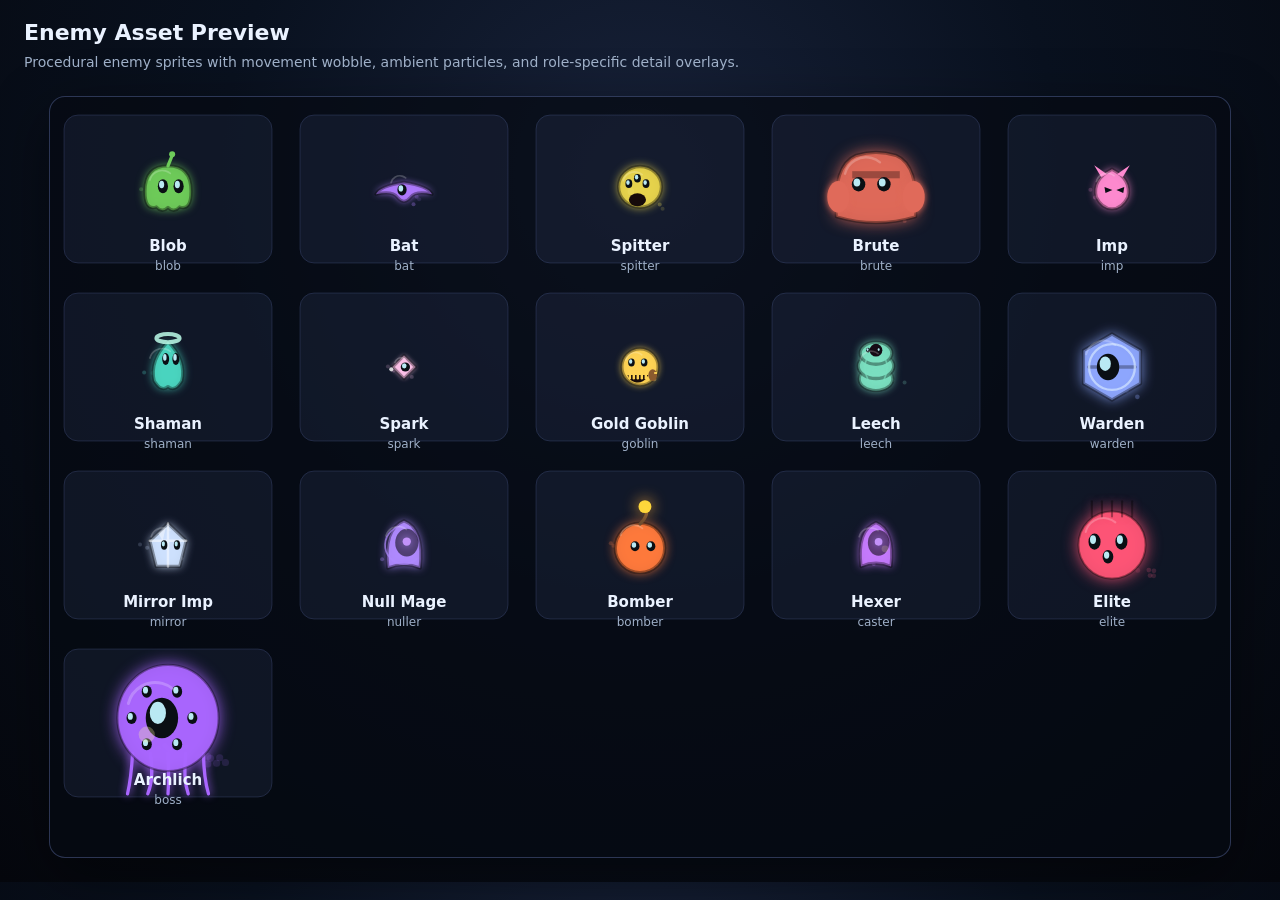
==== enemy-assets-preview.html @ c0483b53 "Add enemy asset preview page" ====
<!doctype html>
<html lang="en">
<head>
  <meta charset="utf-8">
  <meta name="viewport" content="width=device-width, initial-scale=1">
  <title>Wavy Wizard Enemy Asset Preview</title>
  <style>
    :root { color-scheme: dark; }
    body {
      margin: 0;
      background: radial-gradient(circle at 50% 20%, #18223a 0, #09111f 44%, #05070d 100%);
      color: #eaf2ff;
      font: 14px/1.4 system-ui, -apple-system, BlinkMacSystemFont, "Segoe UI", sans-serif;
    }
    header { padding: 18px 24px 8px; }
    h1 { margin: 0 0 4px; font-size: 22px; }
    p { margin: 0; color: #9fb0c8; }
    canvas {
      display: block;
      width: min(1180px, calc(100vw - 32px));
      height: auto;
      margin: 16px auto 24px;
      border: 1px solid rgba(143, 168, 255, 0.28);
      border-radius: 16px;
      box-shadow: 0 18px 60px rgba(0, 0, 0, 0.45);
      background: rgba(6, 10, 18, 0.72);
    }
  </style>
</head>
<body>
  <header>
    <h1>Enemy Asset Preview</h1>
    <p>Procedural enemy sprites with movement wobble, ambient particles, and role-specific detail overlays.</p>
  </header>
  <canvas id="preview" width="1180" height="760" aria-label="Enemy asset preview grid"></canvas>

  <script src="js/data/enemies.js"></script>
  <script src="js/render/shades.js"></script>
  <script>
    'use strict';

    const canvas = document.getElementById('preview');
    const ctx = canvas.getContext('2d');
    const types = Object.keys(ENEMY_TYPES);
    const start = performance.now();

    function drawGrid(time) {
      const t = (time - start) / 1000;
      ctx.clearRect(0, 0, canvas.width, canvas.height);

      const cols = 5;
      const cellW = canvas.width / cols;
      const cellH = 178;

      ctx.save();
      ctx.textAlign = 'center';
      ctx.textBaseline = 'middle';
      ctx.font = '12px system-ui, sans-serif';

      types.forEach((type, i) => {
        const def = ENEMY_TYPES[type];
        const col = i % cols;
        const row = Math.floor(i / cols);
        const x = cellW * col + cellW / 2;
        const y = 92 + row * cellH;
        const pulse = Math.sin(t * 2.6 + i) * 0.5 + 0.5;
        const e = {
          ...def,
          type,
          x,
          y,
          r: def.r,
          color: def.color,
          wobble: t * 6 + i * 0.55,
          vx: Math.cos(t + i) * def.spd,
          vy: Math.sin(t * 0.7 + i) * def.spd,
          windup: def.bomber ? pulse : 0,
          ranged: def.ranged || null,
          flee: !!def.flee,
          drainShield: !!def.drainShield,
          warden: !!def.warden,
          mirror: !!def.mirror,
          nuller: !!def.nuller,
          elite: !!def.elite,
          boss: !!def.boss,
        };

        ctx.save();
        ctx.fillStyle = 'rgba(143, 168, 255, 0.08)';
        ctx.strokeStyle = 'rgba(143, 168, 255, 0.16)';
        ctx.lineWidth = 1;
        ctx.beginPath();
        ctx.roundRect(cellW * col + 14, row * cellH + 18, cellW - 28, cellH - 30, 14);
        ctx.fill();
        ctx.stroke();

        ctx.translate(x, y);
        const scale = def.boss ? 1.1 : def.elite ? 1.05 : 1.65;
        ctx.scale(scale, scale);
        drawShade(ctx, e, e.r, e.color, Math.cos(t * 0.9 + i) < 0 ? -1 : 1);
        ctx.restore();

        ctx.fillStyle = '#eaf2ff';
        ctx.font = 'bold 15px system-ui, sans-serif';
        ctx.fillText(def.name, x, y + 58);
        ctx.fillStyle = '#9fb0c8';
        ctx.font = '12px system-ui, sans-serif';
        ctx.fillText(type, x, y + 78);
      });

      ctx.restore();
      requestAnimationFrame(drawGrid);
    }

    requestAnimationFrame(drawGrid);
  </script>
</body>
</html>
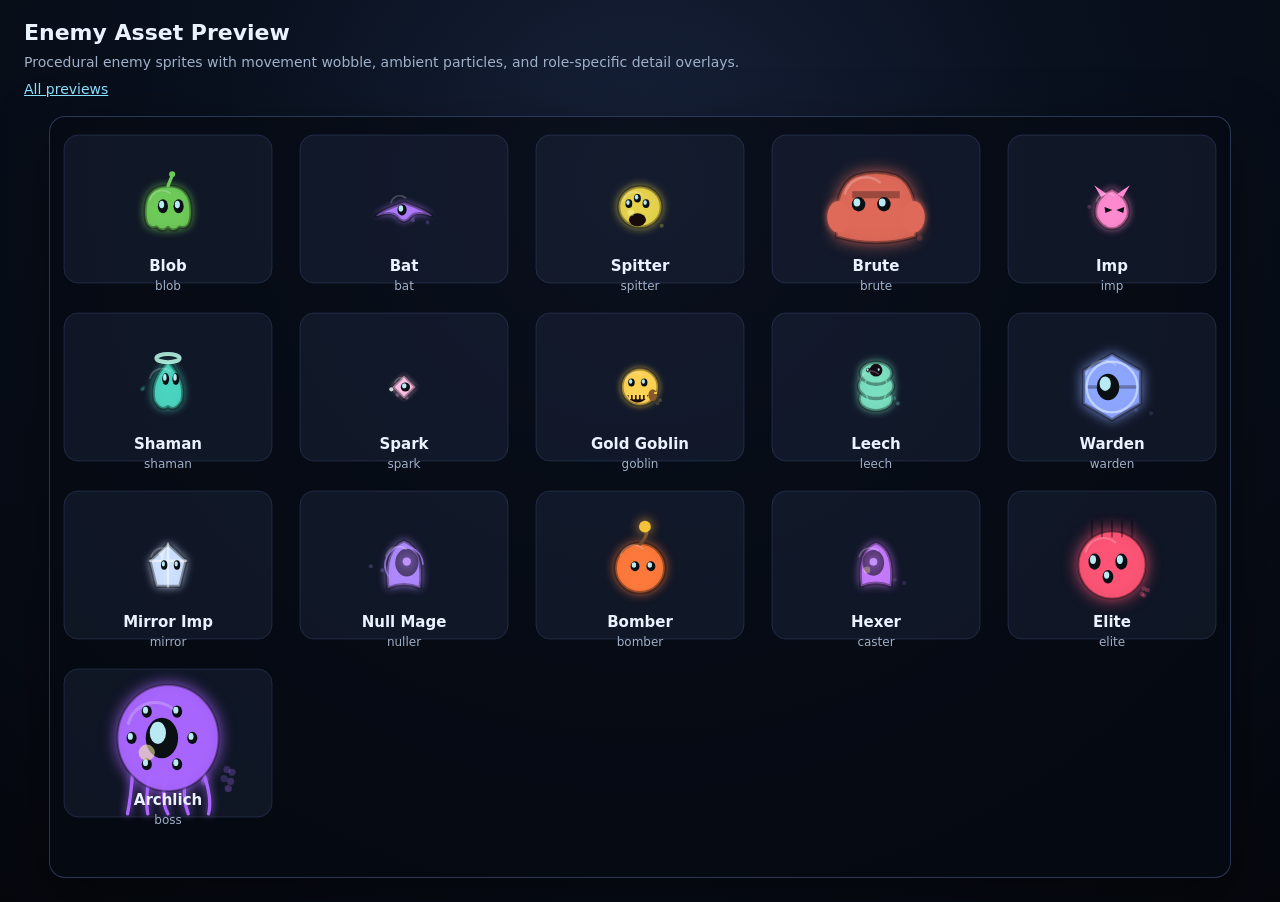
==== commit 5406dd5f: "Build asset preview pages" ====
--- a/enemy-assets-preview.html
+++ b/enemy-assets-preview.html
@@ -15,6 +15,8 @@
     header { padding: 18px 24px 8px; }
     h1 { margin: 0 0 4px; font-size: 22px; }
     p { margin: 0; color: #9fb0c8; }
+    nav { padding: 0 24px; }
+    a { color: #8be0ff; }
     canvas {
       display: block;
       width: min(1180px, calc(100vw - 32px));
@@ -32,6 +34,7 @@
     <h1>Enemy Asset Preview</h1>
     <p>Procedural enemy sprites with movement wobble, ambient particles, and role-specific detail overlays.</p>
   </header>
+  <nav><a href="asset-previews.html">All previews</a></nav>
   <canvas id="preview" width="1180" height="760" aria-label="Enemy asset preview grid"></canvas>
 
   <script src="js/data/enemies.js"></script>
